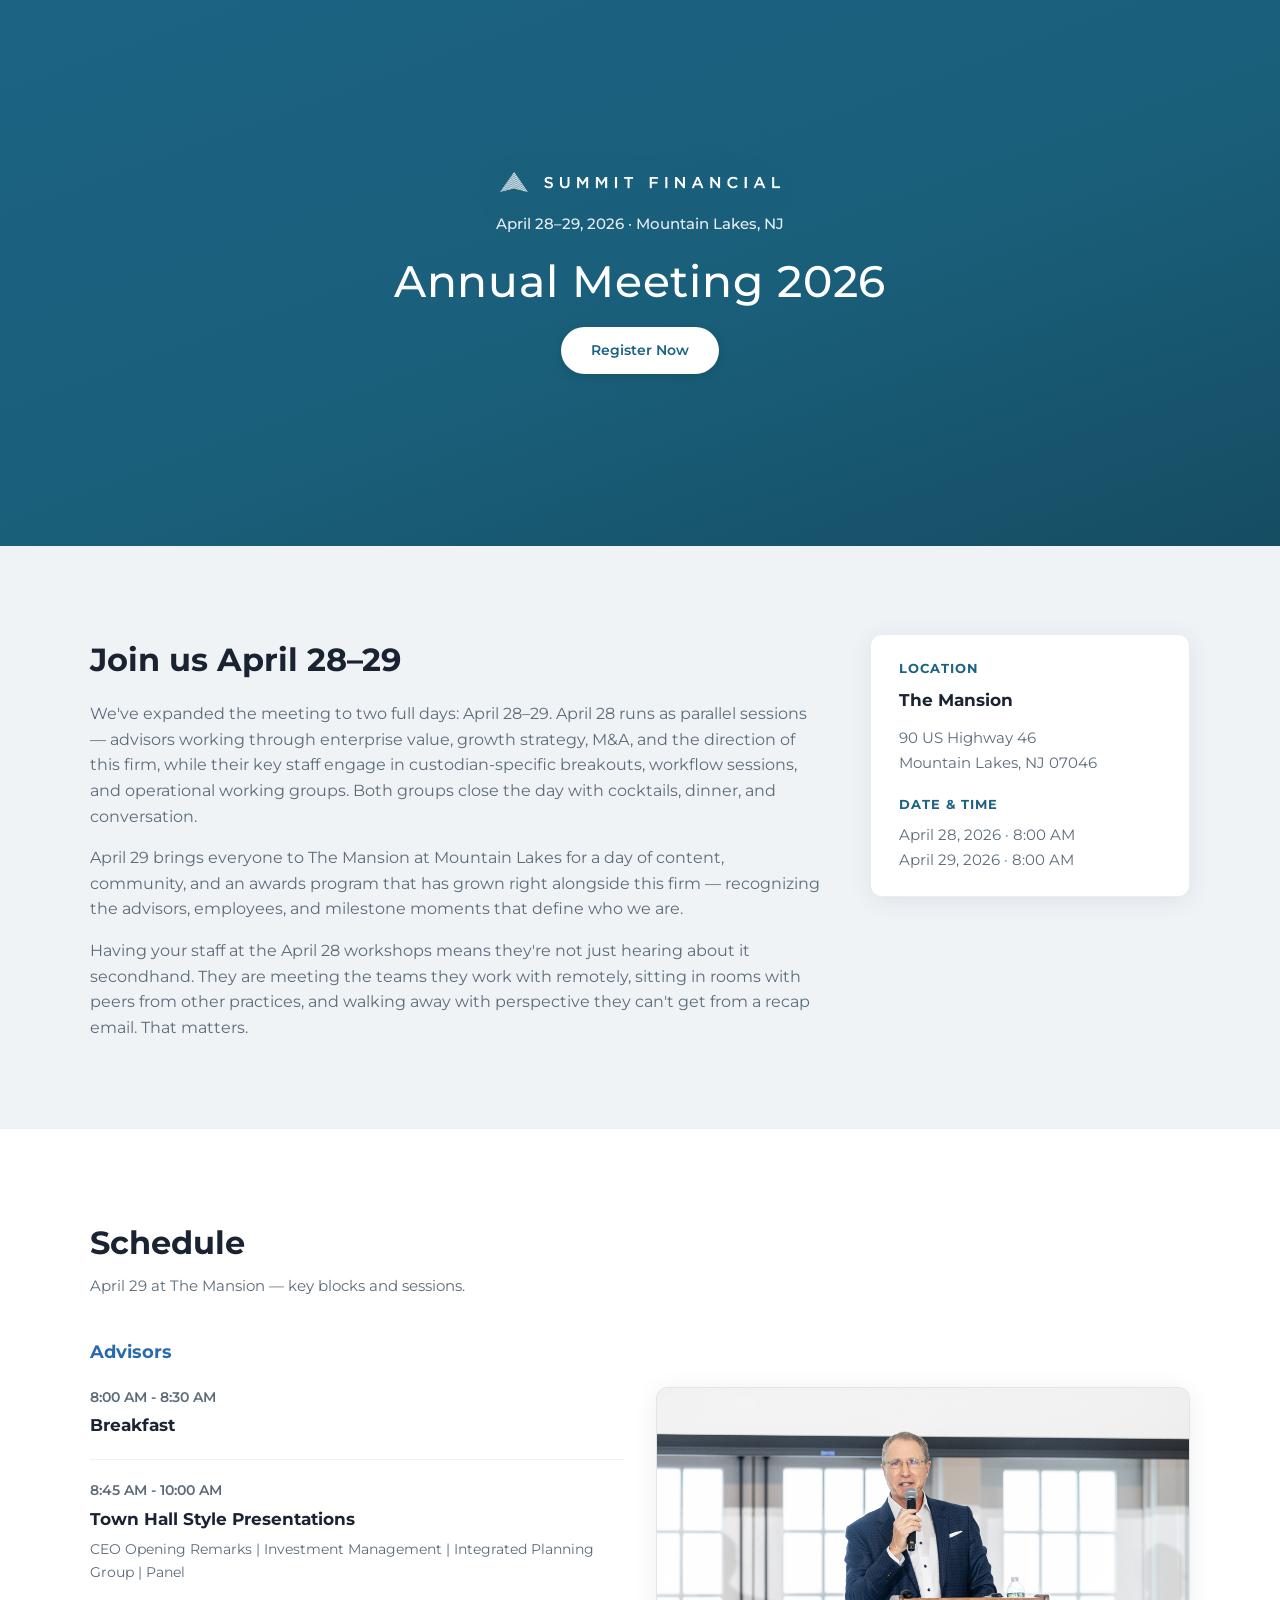
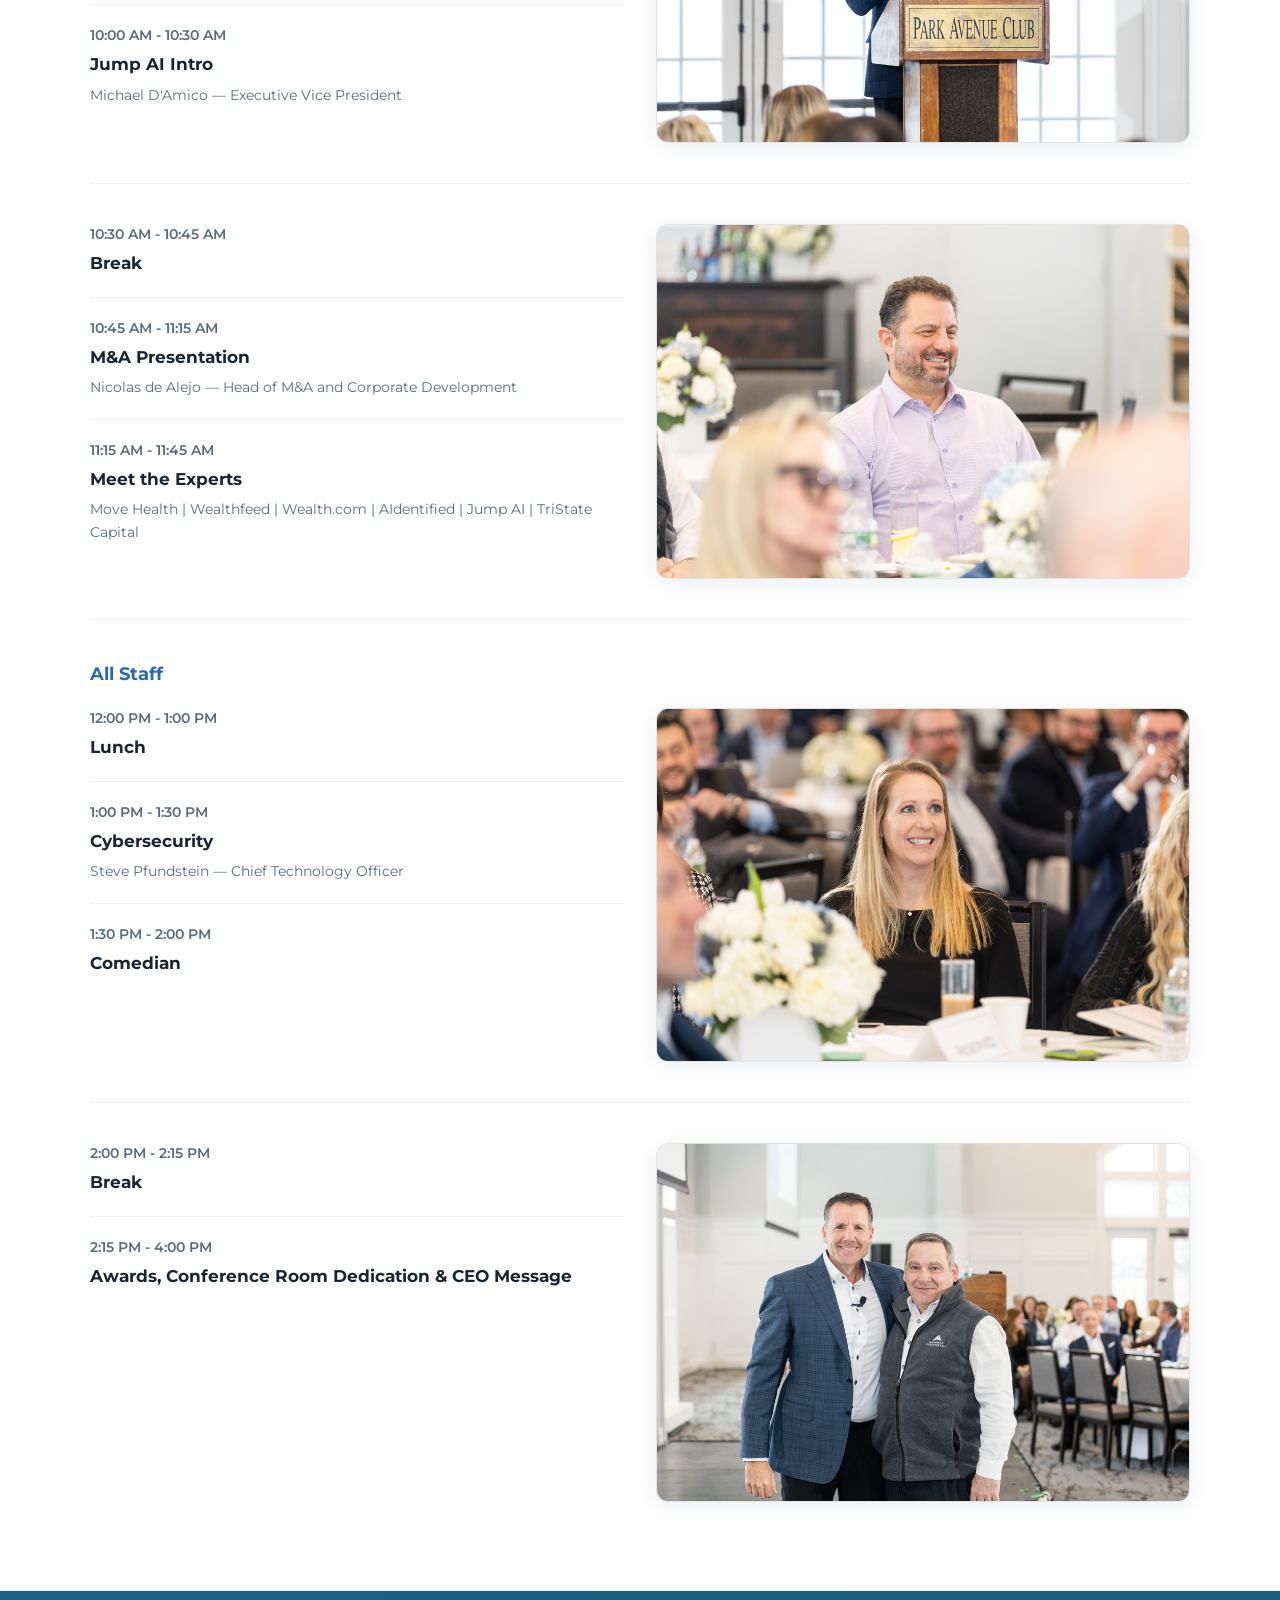
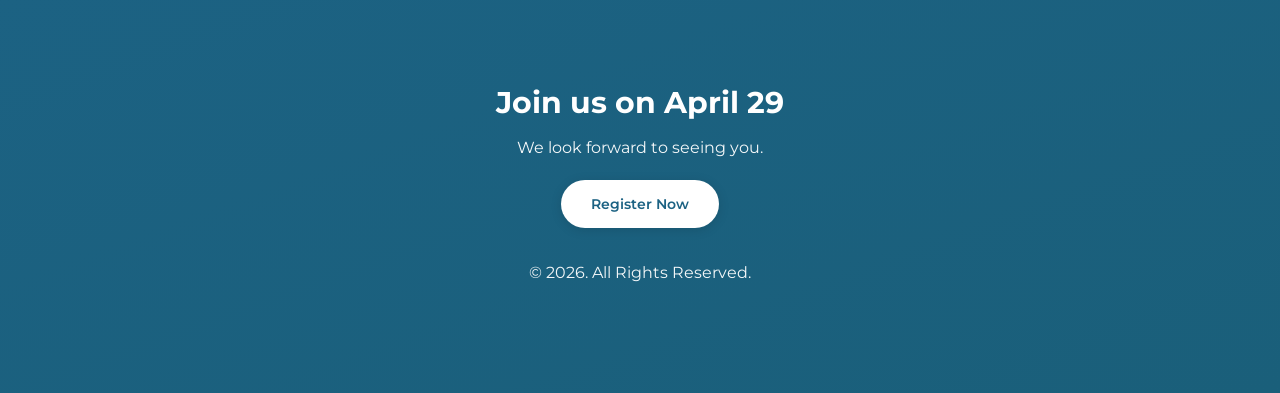
==== alt.html @ 6e6dea97 "Add files via upload" ====
<!doctype html>
<html lang="en">
  <head>
    <meta charset="utf-8" />
    <meta name="viewport" content="width=device-width, initial-scale=1" />
    <title>Summit Annual Meeting 2026</title>
    <link rel="icon" href="https://summitfinancial.com/wp-content/uploads/2021/06/favicon-150x120.png" sizes="32x32" />
    <link rel="icon" href="https://summitfinancial.com/wp-content/uploads/2021/06/favicon.png" sizes="192x192" />
    <link rel="apple-touch-icon" href="https://summitfinancial.com/wp-content/uploads/2021/06/favicon.png" />

    <link rel="preconnect" href="https://fonts.googleapis.com" />
    <link rel="preconnect" href="https://fonts.gstatic.com" crossorigin />
    <link
      href="https://fonts.googleapis.com/css2?family=Montserrat:wght@400;500;600;700&display=swap"
      rel="stylesheet"
    />
    <link rel="stylesheet" href="css/alt.css" />
  </head>
  <body>
    <header class="alt-hero" id="home">
      <div class="alt-container">
        <div class="alt-hero__inner">
          <img class="alt-hero__logo" src="assets/Summit%20Logo.png" alt="Summit Financial" />
          <p class="alt-hero__sub">April 28–29, 2026 · Mountain Lakes, NJ</p>
          <h1 class="alt-hero__title">Annual Meeting 2026</h1>
          <a
            class="alt-btn"
            href="https://www.eventcreate.com/e/summitannualevent26/checkout"
            rel="nofollow ugc"
            >Register Now</a
          >
        </div>
      </div>
    </header>

    <main>
      <section class="alt-event" id="event">
        <div class="alt-container">
          <div class="alt-event__grid">
            <div class="alt-event__main">
              <h2 class="alt-event__title">Join us April 28–29</h2>
              <div class="alt-event__body">
                <p>
                  We've expanded the meeting to two full days: April 28–29. April 28 runs as parallel sessions —
                  advisors working through enterprise value, growth strategy, M&amp;A, and the direction of this firm,
                  while their key staff engage in custodian-specific breakouts, workflow sessions, and operational
                  working groups. Both groups close the day with cocktails, dinner, and conversation.
                </p>
                <p>
                  April 29 brings everyone to The Mansion at Mountain Lakes for a day of content, community, and an
                  awards program that has grown right alongside this firm — recognizing the advisors, employees, and
                  milestone moments that define who we are.
                </p>
                <p>
                  Having your staff at the April 28 workshops means they're not just hearing about it secondhand. They
                  are meeting the teams they work with remotely, sitting in rooms with peers from other practices, and
                  walking away with perspective they can't get from a recap email. That matters.
                </p>
              </div>
            </div>
            <aside class="alt-card" aria-label="Event details">
              <p class="alt-card__title">Location</p>
              <h3>The Mansion</h3>
              <p class="alt-card__text">90 US Highway 46<br />Mountain Lakes, NJ 07046</p>
              <p class="alt-card__title">Date &amp; time</p>
              <p class="alt-card__text">April 28, 2026 · 8:00 AM<br />April 29, 2026 · 8:00 AM</p>
            </aside>
          </div>
        </div>
      </section>

      <section class="alt-schedule" id="schedule">
        <div class="alt-container">
          <header class="alt-schedule__head">
            <h2>Schedule</h2>
            <p>April 29 at The Mansion — key blocks and sessions.</p>
          </header>

          <article class="alt-schedule-block">
            <p class="alt-schedule-block__label">Advisors</p>
            <div class="alt-schedule-block__grid">
              <div>
                <div class="alt-item">
                  <div class="alt-item__time">8:00 AM - 8:30 AM</div>
                  <h4 class="alt-item__title">Breakfast</h4>
                </div>
                <div class="alt-item">
                  <div class="alt-item__time">8:45 AM - 10:00 AM</div>
                  <h4 class="alt-item__title">Town Hall Style Presentations</h4>
                  <p class="alt-item__meta">
                    CEO Opening Remarks | Investment Management | Integrated Planning Group | Panel
                  </p>
                </div>
                <div class="alt-item">
                  <div class="alt-item__time">10:00 AM - 10:30 AM</div>
                  <h4 class="alt-item__title">Jump AI Intro</h4>
                  <p class="alt-item__meta">Michael D'Amico — Executive Vice President</p>
                </div>
              </div>
              <figure class="alt-schedule__figure">
                <img src="assets/1.png" alt="Schedule — morning sessions overview" loading="lazy" />
              </figure>
            </div>
          </article>

          <article class="alt-schedule-block">
            <div class="alt-schedule-block__grid">
              <div>
                <div class="alt-item">
                  <div class="alt-item__time">10:30 AM - 10:45 AM</div>
                  <h4 class="alt-item__title">Break</h4>
                </div>
                <div class="alt-item">
                  <div class="alt-item__time">10:45 AM - 11:15 AM</div>
                  <h4 class="alt-item__title">M&amp;A Presentation</h4>
                  <p class="alt-item__meta">Nicolas de Alejo — Head of M&amp;A and Corporate Development</p>
                </div>
                <div class="alt-item">
                  <div class="alt-item__time">11:15 AM - 11:45 AM</div>
                  <h4 class="alt-item__title">Meet the Experts</h4>
                  <p class="alt-item__meta">
                    Move Health | Wealthfeed | Wealth.com | AIdentified | Jump AI | TriState Capital
                  </p>
                </div>
              </div>
              <figure class="alt-schedule__figure">
                <img src="assets/2.png" alt="Schedule — mid-morning sessions" loading="lazy" />
              </figure>
            </div>
          </article>

          <article class="alt-schedule-block">
            <p class="alt-schedule-block__label">All Staff</p>
            <div class="alt-schedule-block__grid">
              <div>
                <div class="alt-item">
                  <div class="alt-item__time">12:00 PM - 1:00 PM</div>
                  <h4 class="alt-item__title">Lunch</h4>
                </div>
                <div class="alt-item">
                  <div class="alt-item__time">1:00 PM - 1:30 PM</div>
                  <h4 class="alt-item__title">Cybersecurity</h4>
                  <p class="alt-item__meta">Steve Pfundstein — Chief Technology Officer</p>
                </div>
                <div class="alt-item">
                  <div class="alt-item__time">1:30 PM - 2:00 PM</div>
                  <h4 class="alt-item__title">Comedian</h4>
                </div>
              </div>
              <figure class="alt-schedule__figure">
                <img src="assets/3.png" alt="Schedule — lunch and afternoon" loading="lazy" />
              </figure>
            </div>
          </article>

          <article class="alt-schedule-block">
            <div class="alt-schedule-block__grid">
              <div>
                <div class="alt-item">
                  <div class="alt-item__time">2:00 PM - 2:15 PM</div>
                  <h4 class="alt-item__title">Break</h4>
                </div>
                <div class="alt-item">
                  <div class="alt-item__time">2:15 PM - 4:00 PM</div>
                  <h4 class="alt-item__title">Awards, Conference Room Dedication &amp; CEO Message</h4>
                </div>
              </div>
              <figure class="alt-schedule__figure">
                <img src="assets/4.png" alt="Schedule — closing session" loading="lazy" />
              </figure>
            </div>
          </article>
        </div>
      </section>
    </main>

    <footer class="alt-footer" id="register">
      <div class="alt-container">
        <h2>Join us on April 29</h2>
        <p>We look forward to seeing you.</p>
        <a
          class="alt-btn"
          href="https://www.eventcreate.com/e/summitannualevent26/checkout"
          rel="nofollow ugc"
          >Register Now</a
        >
        <p class="alt-footer__legal">© 2026. All Rights Reserved.</p>
      </div>
    </footer>

    <script src="js/alt.js"></script>
  </body>
</html>
---- css/alt.css ----
/* alt.html — simple modern redesign */
:root {
  --alt-blue: rgb(28, 98, 131);
  --alt-accent: rgb(41, 105, 176);
  --alt-bg: #f0f3f6;
  --alt-surface: #ffffff;
  --alt-text: #1a2332;
  --alt-text-muted: #5c6b7a;
  --alt-radius: 12px;
  --alt-shadow: 0 4px 24px rgba(10, 37, 64, 0.08);
  --alt-section-y: clamp(3rem, 8vw, 5.5rem);
}

html {
  scroll-behavior: smooth;
}

body {
  margin: 0;
  font-family: "Montserrat", system-ui, -apple-system, "Segoe UI", Roboto, sans-serif;
  color: var(--alt-text);
  background: var(--alt-bg);
  line-height: 1.6;
}

.alt-container {
  width: min(1100px, 92vw);
  margin-left: auto;
  margin-right: auto;
}

/* Hero */
.alt-hero {
  background: linear-gradient(160deg, var(--alt-blue) 0%, #1a5f7a 55%, #154d63 100%);
  color: #fff;
  min-height: 50vh;
  display: flex;
  align-items: center;
  justify-content: center;
  padding: clamp(1.5rem, 5vw, 3rem) 0;
  text-align: center;
}

.alt-hero__inner {
  display: flex;
  flex-direction: column;
  align-items: center;
  gap: clamp(0.75rem, 2vw, 1.25rem);
  width: min(70vw, 720px);
  margin: 0 auto;
}

.alt-hero__logo {
  width: min(40vw, 280px);
  max-width: 100%;
  height: auto;
  object-fit: contain;
  filter: drop-shadow(0 8px 24px rgba(0, 0, 0, 0.15));
}

.alt-hero__title {
  margin: 0;
  font-weight: 500;
  font-size: clamp(1.75rem, 4.5vw, 2.75rem);
  letter-spacing: 0.02em;
  line-height: 1.15;
}

.alt-hero__sub {
  margin: 0;
  font-size: 0.95rem;
  opacity: 0.9;
  font-weight: 500;
}

.alt-btn {
  display: inline-flex;
  align-items: center;
  justify-content: center;
  padding: 0.65rem 1.75rem;
  font-size: clamp(0.85rem, 1.1vw, 0.95rem);
  font-weight: 600;
  border-radius: 999px;
  border: 2px solid rgba(255, 255, 255, 0.35);
  background: #fff;
  color: var(--alt-blue);
  text-decoration: none;
  transition: transform 0.15s ease, box-shadow 0.15s ease, background 0.15s ease;
  box-shadow: 0 2px 12px rgba(0, 0, 0, 0.12);
}

.alt-btn:hover {
  background: rgba(255, 255, 255, 0.95);
  color: var(--alt-blue);
  transform: translateY(-1px);
  box-shadow: 0 6px 20px rgba(0, 0, 0, 0.15);
}

/* Event overview */
.alt-event {
  padding: var(--alt-section-y) 0;
}

.alt-event__grid {
  display: grid;
  grid-template-columns: 1fr;
  gap: 2rem;
}

@media (min-width: 768px) {
  .alt-event__grid {
    grid-template-columns: 1fr minmax(240px, 320px);
    gap: 3rem;
    align-items: start;
  }
}

.alt-event__title {
  font-size: clamp(1.5rem, 3vw, 2rem);
  font-weight: 700;
  margin: 0 0 1rem;
  color: var(--alt-text);
}

.alt-event__body {
  margin: 0;
  color: var(--alt-text-muted);
  font-size: 1rem;
}

.alt-event__body p {
  margin: 0 0 1rem;
}

.alt-event__body p:last-child {
  margin-bottom: 0;
}

.alt-card {
  background: var(--alt-surface);
  border-radius: var(--alt-radius);
  padding: 1.5rem 1.75rem;
  box-shadow: var(--alt-shadow);
  border: 1px solid rgba(28, 98, 131, 0.1);
}

.alt-card__title {
  font-size: 0.8rem;
  text-transform: uppercase;
  letter-spacing: 0.08em;
  color: var(--alt-blue);
  font-weight: 700;
  margin: 0 0 0.5rem;
}

.alt-card h3 {
  font-size: 1.05rem;
  font-weight: 700;
  margin: 0 0 0.75rem;
}

.alt-card__text {
  margin: 0;
  font-size: 0.95rem;
  color: var(--alt-text-muted);
}

.alt-card__text + .alt-card__title {
  margin-top: 1.25rem;
}

/* Schedule */
.alt-schedule {
  padding: var(--alt-section-y) 0;
  background: var(--alt-surface);
  border-top: 1px solid rgba(28, 98, 131, 0.08);
  border-bottom: 1px solid rgba(28, 98, 131, 0.08);
}

.alt-schedule__head {
  margin-bottom: 2.5rem;
}

.alt-schedule__head h2 {
  margin: 0 0 0.35rem;
  font-size: clamp(1.5rem, 3vw, 2rem);
  font-weight: 700;
}

.alt-schedule__head p {
  margin: 0;
  color: var(--alt-text-muted);
  font-size: 0.95rem;
}

.alt-schedule-block {
  margin-bottom: 2.5rem;
  padding-bottom: 2.5rem;
  border-bottom: 1px solid rgba(0, 0, 0, 0.06);
}

.alt-schedule-block:last-child {
  margin-bottom: 0;
  padding-bottom: 0;
  border-bottom: none;
}

.alt-schedule-block__label {
  font-size: 1.1rem;
  font-weight: 700;
  color: var(--alt-accent);
  margin: 0 0 1.25rem;
}

.alt-schedule-block__label--plain {
  color: var(--alt-text);
}

.alt-schedule-block__grid {
  display: grid;
  grid-template-columns: 1fr;
  gap: 1.5rem;
}

@media (min-width: 768px) {
  .alt-schedule-block__grid {
    grid-template-columns: 1fr 1fr;
    gap: 2rem;
    align-items: start;
  }
}

.alt-item + .alt-item {
  margin-top: 1.25rem;
  padding-top: 1.25rem;
  border-top: 1px solid rgba(0, 0, 0, 0.06);
}

.alt-item__time {
  font-size: 0.85rem;
  font-weight: 600;
  color: var(--alt-text-muted);
  margin-bottom: 0.25rem;
}

.alt-item__title {
  font-size: 1.05rem;
  font-weight: 700;
  margin: 0 0 0.35rem;
  color: var(--alt-text);
}

.alt-item__meta {
  margin: 0;
  font-size: 0.9rem;
  color: var(--alt-text-muted);
}

.alt-schedule__figure {
  margin: 0;
  border-radius: var(--alt-radius);
  overflow: hidden;
  box-shadow: var(--alt-shadow);
  border: 1px solid rgba(0, 0, 0, 0.06);
  background: var(--alt-bg);
}

.alt-schedule__figure img {
  display: block;
  width: 100%;
  height: auto;
  vertical-align: middle;
}

/* Footer CTA */
.alt-footer {
  background: linear-gradient(160deg, var(--alt-blue) 0%, #1a5f7a 100%);
  color: #fff;
  padding: var(--alt-section-y) 0;
  text-align: center;
}

.alt-footer h2 {
  margin: 0 0 0.5rem;
  font-size: clamp(1.35rem, 3vw, 1.85rem);
  font-weight: 700;
}

.alt-footer p {
  margin: 0 0 1.25rem;
  opacity: 0.95;
  font-size: 1rem;
}

.alt-footer .alt-btn {
  margin-bottom: 2rem;
}

.alt-footer__legal {
  margin: 0;
  font-size: 0.8rem;
  opacity: 0.75;
}
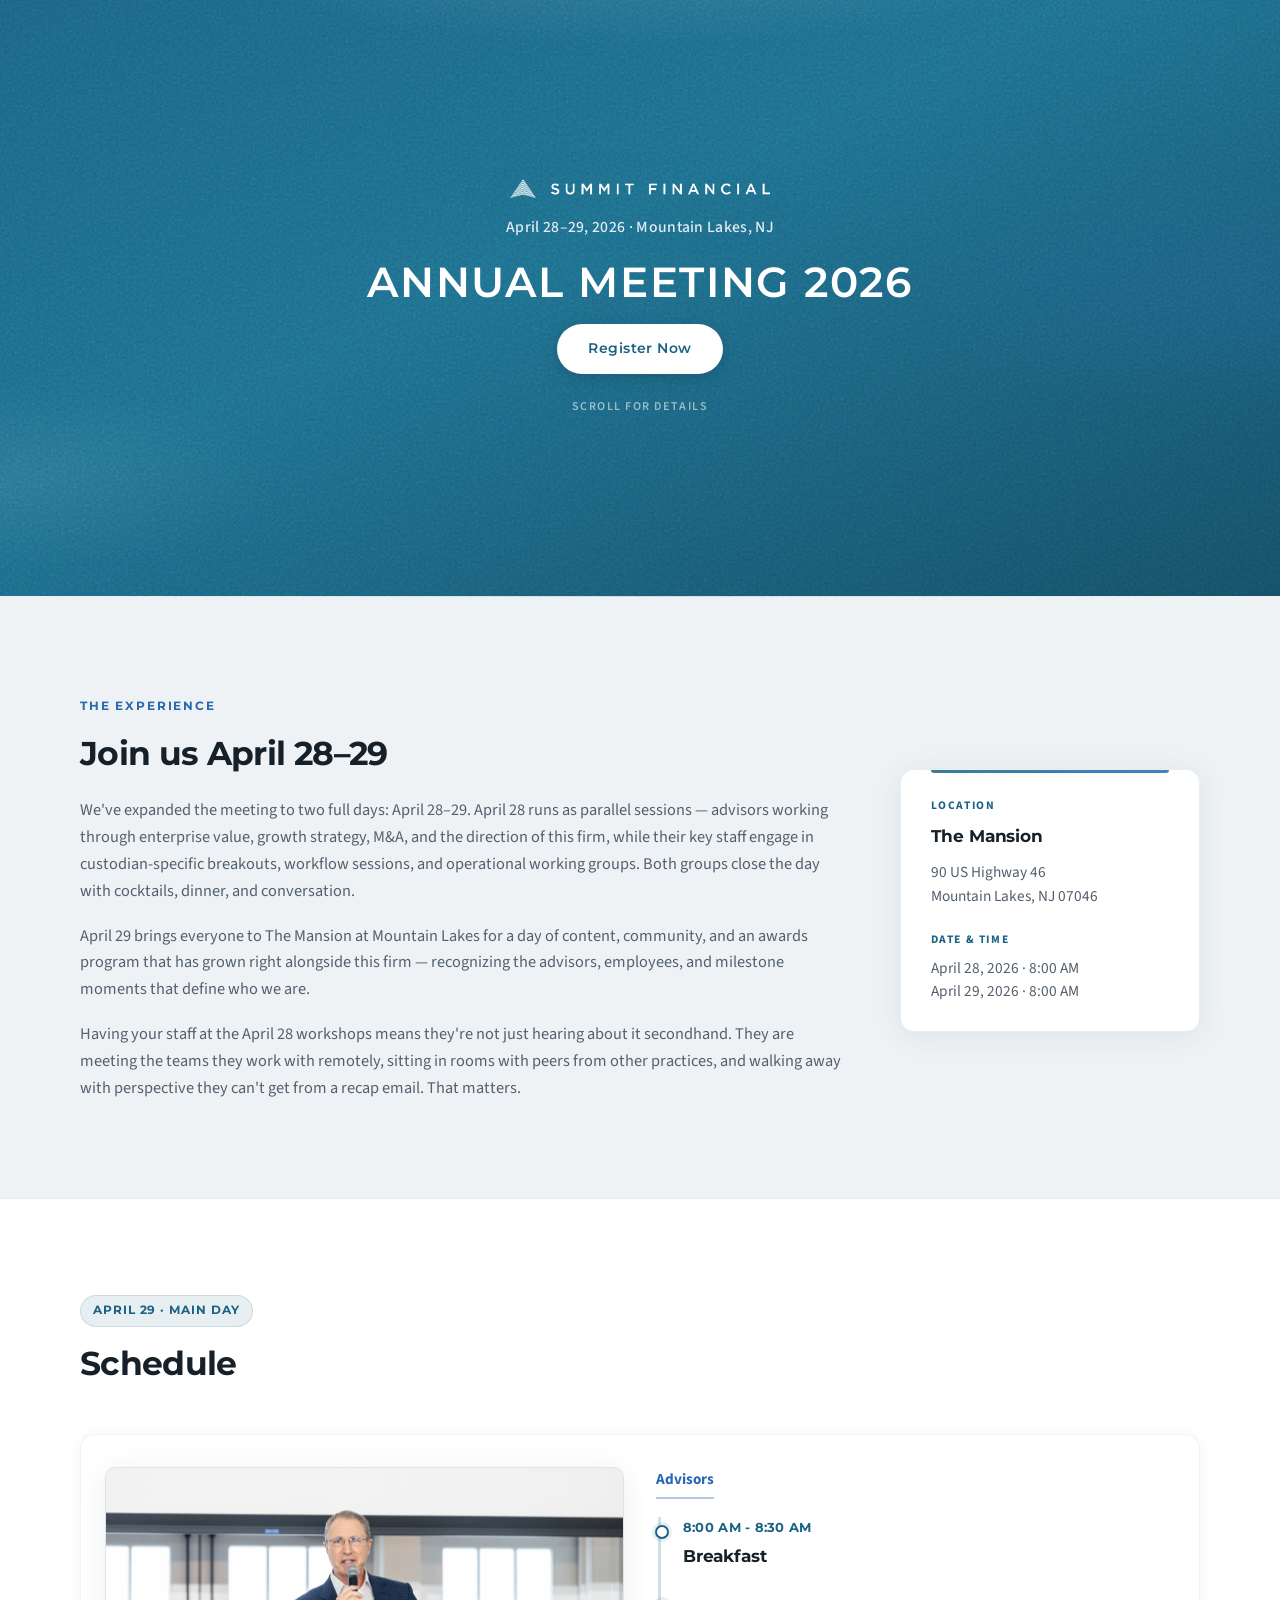
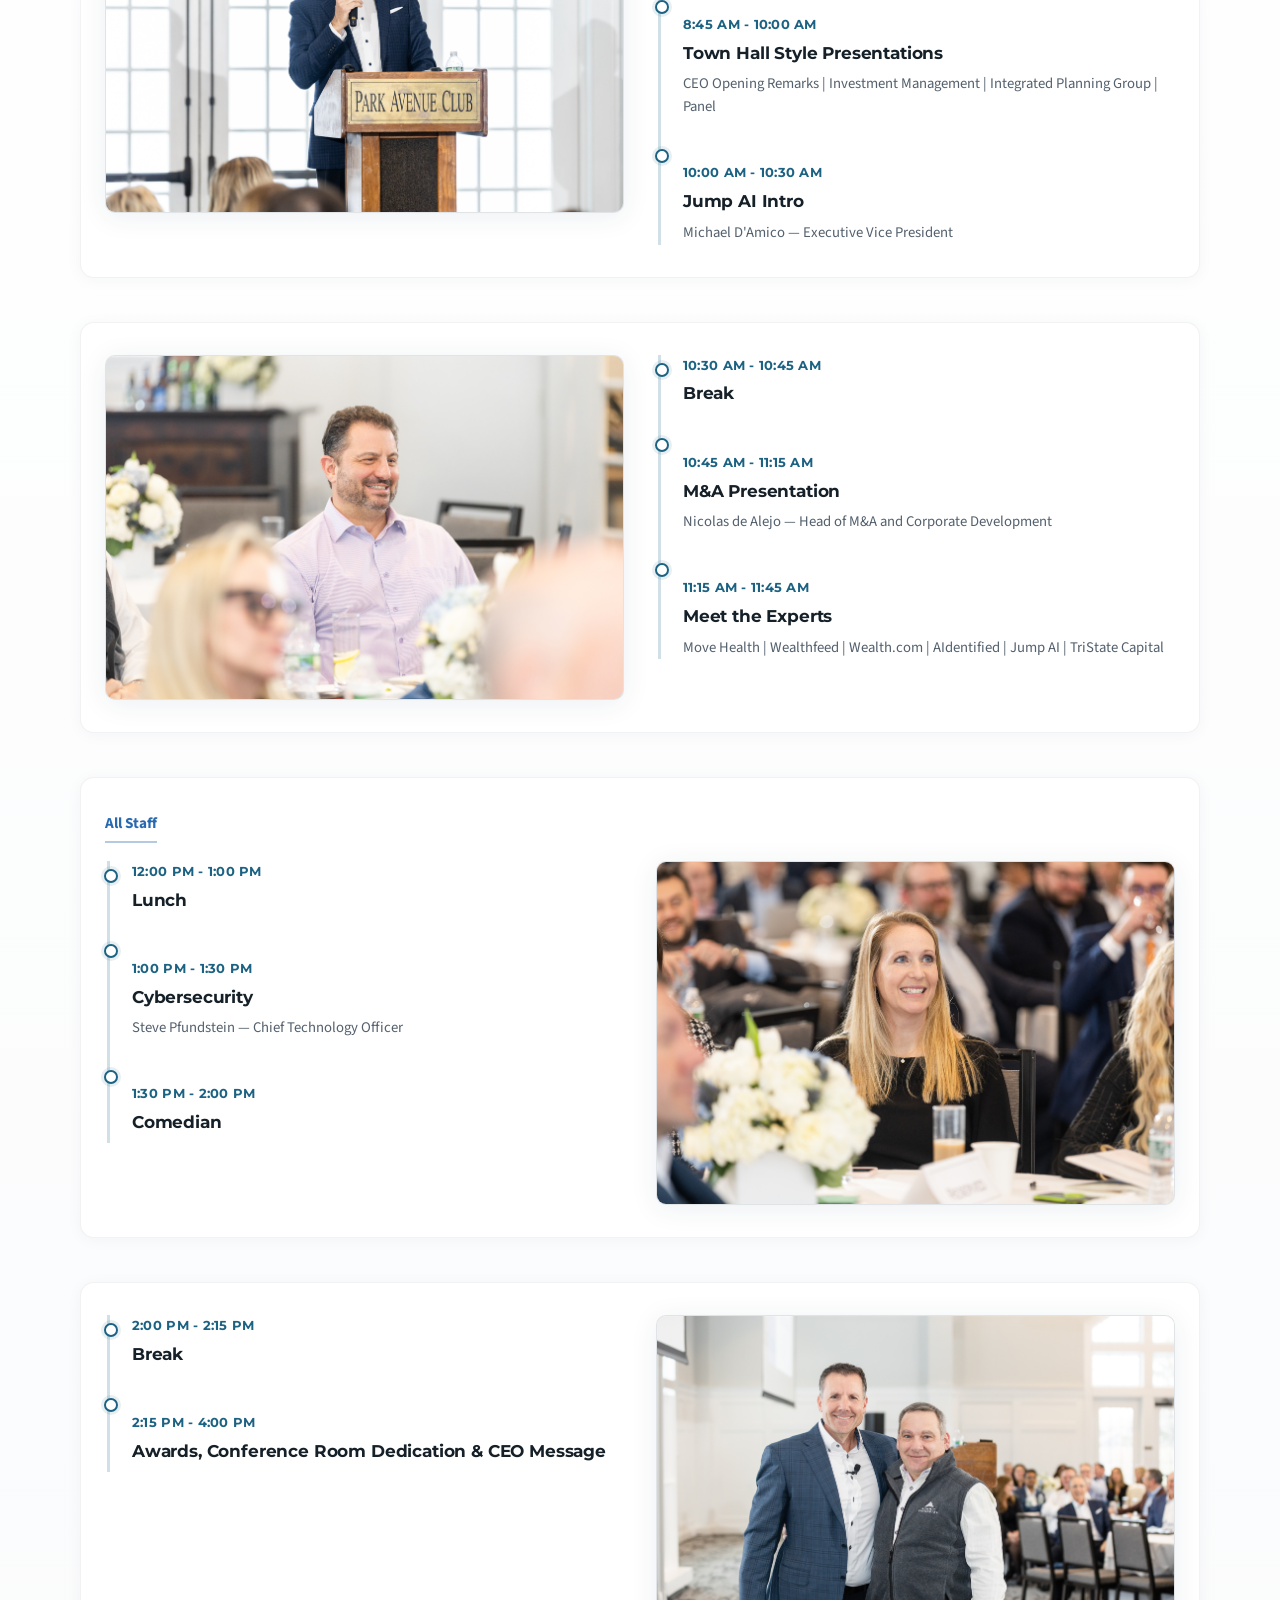
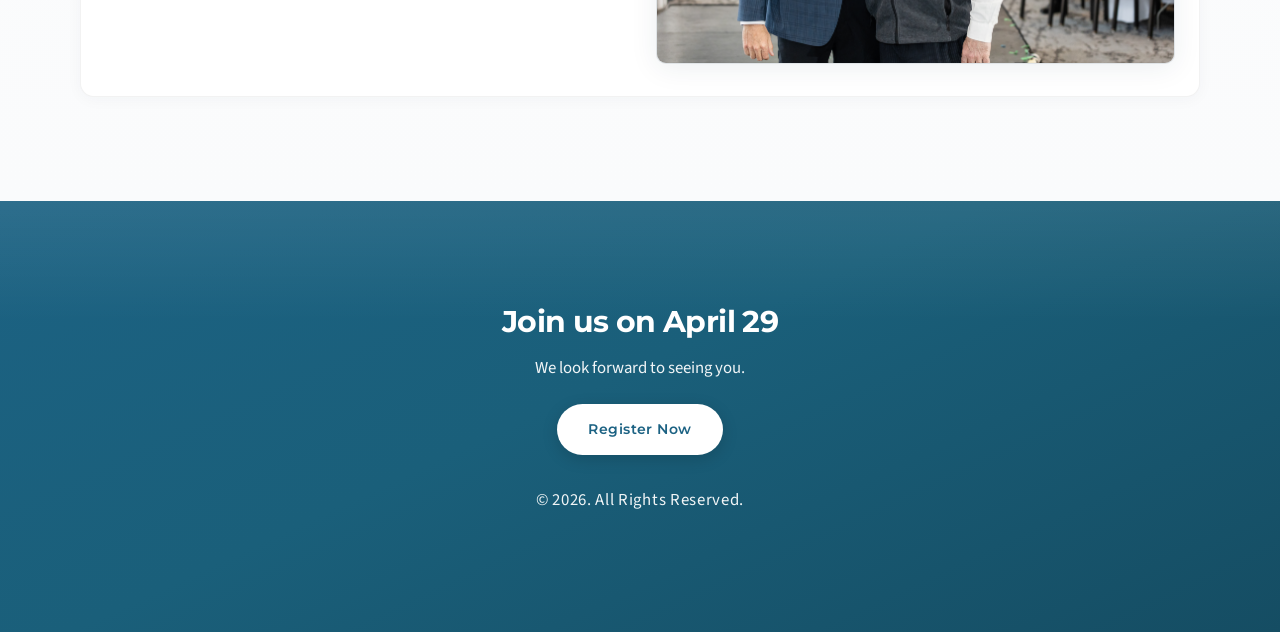
==== commit 19d50a2f: "Add files via upload" ====
--- a/alt.html
+++ b/alt.html
@@ -11,12 +11,14 @@
     <link rel="preconnect" href="https://fonts.googleapis.com" />
     <link rel="preconnect" href="https://fonts.gstatic.com" crossorigin />
     <link
-      href="https://fonts.googleapis.com/css2?family=Montserrat:wght@400;500;600;700&display=swap"
+      href="https://fonts.googleapis.com/css2?family=Montserrat:wght@500;600;700&family=Source+Sans+3:wght@400;500;600&display=swap"
       rel="stylesheet"
     />
     <link rel="stylesheet" href="css/alt.css" />
   </head>
   <body>
+    <a class="alt-skip" href="#event">Skip to content</a>
+
     <header class="alt-hero" id="home">
       <div class="alt-container">
         <div class="alt-hero__inner">
@@ -29,6 +31,7 @@
             rel="nofollow ugc"
             >Register Now</a
           >
+          <p class="alt-hero__hint" aria-hidden="true">Scroll for details</p>
         </div>
       </div>
     </header>
@@ -38,6 +41,7 @@
         <div class="alt-container">
           <div class="alt-event__grid">
             <div class="alt-event__main">
+              <p class="alt-eyebrow">The experience</p>
               <h2 class="alt-event__title">Join us April 28–29</h2>
               <div class="alt-event__body">
                 <p>
@@ -69,55 +73,59 @@
         </div>
       </section>
 
-      <section class="alt-schedule" id="schedule">
+      <section class="alt-schedule" id="schedule" aria-labelledby="schedule-heading">
         <div class="alt-container">
           <header class="alt-schedule__head">
-            <h2>Schedule</h2>
-            <p>April 29 at The Mansion — key blocks and sessions.</p>
+            <div>
+              <span class="alt-badge">April 29 · Main day</span>
+              <h2 id="schedule-heading">Schedule</h2>
+            </div>
           </header>
 
           <article class="alt-schedule-block">
-            <p class="alt-schedule-block__label">Advisors</p>
-            <div class="alt-schedule-block__grid">
-              <div>
-                <div class="alt-item">
-                  <div class="alt-item__time">8:00 AM - 8:30 AM</div>
-                  <h4 class="alt-item__title">Breakfast</h4>
-                </div>
-                <div class="alt-item">
-                  <div class="alt-item__time">8:45 AM - 10:00 AM</div>
-                  <h4 class="alt-item__title">Town Hall Style Presentations</h4>
-                  <p class="alt-item__meta">
-                    CEO Opening Remarks | Investment Management | Integrated Planning Group | Panel
-                  </p>
-                </div>
-                <div class="alt-item">
-                  <div class="alt-item__time">10:00 AM - 10:30 AM</div>
-                  <h4 class="alt-item__title">Jump AI Intro</h4>
-                  <p class="alt-item__meta">Michael D'Amico — Executive Vice President</p>
-                </div>
-              </div>
+            <div class="alt-schedule-block__grid">
               <figure class="alt-schedule__figure">
                 <img src="assets/1.png" alt="Schedule — morning sessions overview" loading="lazy" />
               </figure>
-            </div>
-          </article>
-
-          <article class="alt-schedule-block">
-            <div class="alt-schedule-block__grid">
-              <div>
+              <div class="alt-schedule-block__stack">
+                <p class="alt-schedule-block__label">Advisors</p>
+                <div class="alt-timeline">
+                  <div class="alt-item">
+                    <div class="alt-item__time">8:00 AM - 8:30 AM</div>
+                    <h3 class="alt-item__title">Breakfast</h3>
+                  </div>
+                  <div class="alt-item">
+                    <div class="alt-item__time">8:45 AM - 10:00 AM</div>
+                    <h3 class="alt-item__title">Town Hall Style Presentations</h3>
+                    <p class="alt-item__meta">
+                      CEO Opening Remarks | Investment Management | Integrated Planning Group | Panel
+                    </p>
+                  </div>
+                  <div class="alt-item">
+                    <div class="alt-item__time">10:00 AM - 10:30 AM</div>
+                    <h3 class="alt-item__title">Jump AI Intro</h3>
+                    <p class="alt-item__meta">Michael D'Amico — Executive Vice President</p>
+                  </div>
+                </div>
+              </div>
+            </div>
+          </article>
+
+          <article class="alt-schedule-block alt-schedule-block--reverse">
+            <div class="alt-schedule-block__grid">
+              <div class="alt-timeline">
                 <div class="alt-item">
                   <div class="alt-item__time">10:30 AM - 10:45 AM</div>
-                  <h4 class="alt-item__title">Break</h4>
+                  <h3 class="alt-item__title">Break</h3>
                 </div>
                 <div class="alt-item">
                   <div class="alt-item__time">10:45 AM - 11:15 AM</div>
-                  <h4 class="alt-item__title">M&amp;A Presentation</h4>
+                  <h3 class="alt-item__title">M&amp;A Presentation</h3>
                   <p class="alt-item__meta">Nicolas de Alejo — Head of M&amp;A and Corporate Development</p>
                 </div>
                 <div class="alt-item">
                   <div class="alt-item__time">11:15 AM - 11:45 AM</div>
-                  <h4 class="alt-item__title">Meet the Experts</h4>
+                  <h3 class="alt-item__title">Meet the Experts</h3>
                   <p class="alt-item__meta">
                     Move Health | Wealthfeed | Wealth.com | AIdentified | Jump AI | TriState Capital
                   </p>
@@ -132,19 +140,19 @@
           <article class="alt-schedule-block">
             <p class="alt-schedule-block__label">All Staff</p>
             <div class="alt-schedule-block__grid">
-              <div>
+              <div class="alt-timeline">
                 <div class="alt-item">
                   <div class="alt-item__time">12:00 PM - 1:00 PM</div>
-                  <h4 class="alt-item__title">Lunch</h4>
+                  <h3 class="alt-item__title">Lunch</h3>
                 </div>
                 <div class="alt-item">
                   <div class="alt-item__time">1:00 PM - 1:30 PM</div>
-                  <h4 class="alt-item__title">Cybersecurity</h4>
+                  <h3 class="alt-item__title">Cybersecurity</h3>
                   <p class="alt-item__meta">Steve Pfundstein — Chief Technology Officer</p>
                 </div>
                 <div class="alt-item">
                   <div class="alt-item__time">1:30 PM - 2:00 PM</div>
-                  <h4 class="alt-item__title">Comedian</h4>
+                  <h3 class="alt-item__title">Comedian</h3>
                 </div>
               </div>
               <figure class="alt-schedule__figure">
@@ -155,14 +163,14 @@
 
           <article class="alt-schedule-block">
             <div class="alt-schedule-block__grid">
-              <div>
+              <div class="alt-timeline">
                 <div class="alt-item">
                   <div class="alt-item__time">2:00 PM - 2:15 PM</div>
-                  <h4 class="alt-item__title">Break</h4>
+                  <h3 class="alt-item__title">Break</h3>
                 </div>
                 <div class="alt-item">
                   <div class="alt-item__time">2:15 PM - 4:00 PM</div>
-                  <h4 class="alt-item__title">Awards, Conference Room Dedication &amp; CEO Message</h4>
+                  <h3 class="alt-item__title">Awards, Conference Room Dedication &amp; CEO Message</h3>
                 </div>
               </div>
               <figure class="alt-schedule__figure">
--- a/css/alt.css
+++ b/css/alt.css
@@ -1,104 +1,251 @@
-/* alt.html — simple modern redesign */
+/* alt.html — refined modern layout */
 :root {
   --alt-blue: rgb(28, 98, 131);
   --alt-accent: rgb(41, 105, 176);
-  --alt-bg: #f0f3f6;
+  --alt-blue-dark: #154d63;
+  --alt-bg: #eef2f5;
   --alt-surface: #ffffff;
-  --alt-text: #1a2332;
-  --alt-text-muted: #5c6b7a;
-  --alt-radius: 12px;
-  --alt-shadow: 0 4px 24px rgba(10, 37, 64, 0.08);
-  --alt-section-y: clamp(3rem, 8vw, 5.5rem);
+  --alt-text: #152028;
+  --alt-text-muted: #53606d;
+  --alt-radius: 14px;
+  --alt-radius-sm: 10px;
+  --alt-shadow: 0 4px 28px rgba(15, 45, 72, 0.08);
+  --alt-shadow-hover: 0 12px 40px rgba(15, 45, 72, 0.12);
+  --alt-section-y: clamp(3.25rem, 9vw, 6rem);
+  --alt-font-display: "Montserrat", system-ui, sans-serif;
+  --alt-font-body: "Source Sans 3", system-ui, -apple-system, "Segoe UI", Roboto, sans-serif;
+  --alt-ease: cubic-bezier(0.22, 1, 0.36, 1);
 }
 
 html {
   scroll-behavior: smooth;
 }
 
+@media (prefers-reduced-motion: reduce) {
+  html {
+    scroll-behavior: auto;
+  }
+  *,
+  *::before,
+  *::after {
+    animation-duration: 0.01ms !important;
+    animation-iteration-count: 1 !important;
+    transition-duration: 0.01ms !important;
+  }
+}
+
 body {
   margin: 0;
-  font-family: "Montserrat", system-ui, -apple-system, "Segoe UI", Roboto, sans-serif;
+  font-family: var(--alt-font-body);
+  font-size: 1.05rem;
   color: var(--alt-text);
   background: var(--alt-bg);
-  line-height: 1.6;
+  line-height: 1.65;
+  -webkit-font-smoothing: antialiased;
+}
+
+.alt-skip {
+  position: absolute;
+  top: 0.75rem;
+  left: 0.75rem;
+  z-index: 100;
+  padding: 0.5rem 1rem;
+  background: #fff;
+  color: var(--alt-blue);
+  font-weight: 700;
+  font-size: 0.9rem;
+  text-decoration: none;
+  border-radius: 999px;
+  box-shadow: var(--alt-shadow);
+  transform: translateY(-200%);
+  transition: transform 0.2s var(--alt-ease);
+}
+
+.alt-skip:focus {
+  transform: translateY(0);
+  outline: 3px solid var(--alt-accent);
+  outline-offset: 2px;
+}
+
+h1,
+h2,
+h3,
+h4,
+.alt-eyebrow {
+  font-family: var(--alt-font-display);
 }
 
 .alt-container {
-  width: min(1100px, 92vw);
+  width: min(1120px, 92vw);
   margin-left: auto;
   margin-right: auto;
 }
 
 /* Hero */
 .alt-hero {
-  background: linear-gradient(160deg, var(--alt-blue) 0%, #1a5f7a 55%, #154d63 100%);
+  position: relative;
+  overflow: hidden;
+  background: linear-gradient(155deg, var(--alt-blue) 0%, #1f6d8c 42%, var(--alt-blue-dark) 100%);
   color: #fff;
-  min-height: 50vh;
+  min-height: 52vh;
   display: flex;
   align-items: center;
   justify-content: center;
-  padding: clamp(1.5rem, 5vw, 3rem) 0;
+  padding: clamp(2rem, 6vw, 4rem) 0;
   text-align: center;
 }
 
+.alt-hero::before {
+  content: "";
+  position: absolute;
+  inset: 0;
+  background:
+    radial-gradient(ellipse 80% 50% at 50% -20%, rgba(255, 255, 255, 0.18), transparent 55%),
+    radial-gradient(ellipse 60% 40% at 100% 50%, rgba(41, 105, 176, 0.2), transparent 50%),
+    radial-gradient(ellipse 50% 35% at 0% 80%, rgba(255, 255, 255, 0.06), transparent 45%);
+  pointer-events: none;
+}
+
+.alt-hero::after {
+  content: "";
+  position: absolute;
+  inset: 0;
+  opacity: 0.35;
+  background-image: url("data:image/svg+xml,%3Csvg viewBox='0 0 256 256' xmlns='http://www.w3.org/2000/svg'%3E%3Cfilter id='n'%3E%3CfeTurbulence type='fractalNoise' baseFrequency='0.9' numOctaves='4' stitchTiles='stitch'/%3E%3C/filter%3E%3Crect width='100%25' height='100%25' filter='url(%23n)'/%3E%3C/svg%3E");
+  mix-blend-mode: overlay;
+  pointer-events: none;
+}
+
 .alt-hero__inner {
+  position: relative;
+  z-index: 1;
   display: flex;
   flex-direction: column;
   align-items: center;
-  gap: clamp(0.75rem, 2vw, 1.25rem);
-  width: min(70vw, 720px);
+  gap: clamp(0.65rem, 2vw, 1.1rem);
+  width: min(72vw, 680px);
   margin: 0 auto;
 }
 
+@media (prefers-reduced-motion: no-preference) {
+  .alt-hero__inner {
+    animation: alt-fade-up 0.85s var(--alt-ease) both;
+  }
+}
+
+@keyframes alt-fade-up {
+  from {
+    opacity: 0;
+    transform: translateY(16px);
+  }
+  to {
+    opacity: 1;
+    transform: translateY(0);
+  }
+}
+
 .alt-hero__logo {
-  width: min(40vw, 280px);
+  width: min(38vw, 260px);
   max-width: 100%;
   height: auto;
   object-fit: contain;
-  filter: drop-shadow(0 8px 24px rgba(0, 0, 0, 0.15));
+  filter: drop-shadow(0 12px 32px rgba(0, 0, 0, 0.22));
 }
 
 .alt-hero__title {
   margin: 0;
+  font-weight: 600;
+  font-size: clamp(1.65rem, 4.2vw, 2.65rem);
+  letter-spacing: 0.04em;
+  text-transform: uppercase;
+  line-height: 1.12;
+}
+
+.alt-hero__sub {
+  margin: 0;
+  font-family: var(--alt-font-body);
+  font-size: 0.98rem;
   font-weight: 500;
-  font-size: clamp(1.75rem, 4.5vw, 2.75rem);
   letter-spacing: 0.02em;
-  line-height: 1.15;
-}
-
-.alt-hero__sub {
-  margin: 0;
-  font-size: 0.95rem;
-  opacity: 0.9;
-  font-weight: 500;
+  opacity: 0.92;
+  color: rgba(255, 255, 255, 0.95);
 }
 
 .alt-btn {
   display: inline-flex;
   align-items: center;
   justify-content: center;
-  padding: 0.65rem 1.75rem;
-  font-size: clamp(0.85rem, 1.1vw, 0.95rem);
+  gap: 0.35rem;
+  padding: 0.72rem 1.85rem;
+  font-family: var(--alt-font-display);
+  font-size: clamp(0.82rem, 1.1vw, 0.92rem);
   font-weight: 600;
+  letter-spacing: 0.03em;
   border-radius: 999px;
-  border: 2px solid rgba(255, 255, 255, 0.35);
+  border: 2px solid rgba(255, 255, 255, 0.4);
   background: #fff;
   color: var(--alt-blue);
   text-decoration: none;
-  transition: transform 0.15s ease, box-shadow 0.15s ease, background 0.15s ease;
-  box-shadow: 0 2px 12px rgba(0, 0, 0, 0.12);
+  transition: transform 0.2s var(--alt-ease), box-shadow 0.2s var(--alt-ease), background 0.2s ease;
+  box-shadow: 0 4px 16px rgba(0, 0, 0, 0.15);
 }
 
 .alt-btn:hover {
-  background: rgba(255, 255, 255, 0.95);
+  background: rgba(255, 255, 255, 0.98);
   color: var(--alt-blue);
-  transform: translateY(-1px);
-  box-shadow: 0 6px 20px rgba(0, 0, 0, 0.15);
-}
-
-/* Event overview */
+  transform: translateY(-2px);
+  box-shadow: 0 10px 28px rgba(0, 0, 0, 0.18);
+}
+
+.alt-btn:focus-visible {
+  outline: 3px solid #fff;
+  outline-offset: 3px;
+}
+
+.alt-hero__hint {
+  margin: 0.35rem 0 0;
+  font-size: 0.75rem;
+  font-weight: 600;
+  letter-spacing: 0.12em;
+  text-transform: uppercase;
+  opacity: 0.55;
+  animation: alt-pulse 2.5s ease-in-out infinite;
+}
+
+@keyframes alt-pulse {
+  0%,
+  100% {
+    opacity: 0.45;
+  }
+  50% {
+    opacity: 0.75;
+  }
+}
+
+/* Event */
 .alt-event {
   padding: var(--alt-section-y) 0;
+  position: relative;
+}
+
+.alt-event::before {
+  content: "";
+  position: absolute;
+  top: 0;
+  left: 0;
+  right: 0;
+  height: 1px;
+  background: linear-gradient(90deg, transparent, rgba(28, 98, 131, 0.15), transparent);
+}
+
+.alt-eyebrow {
+  display: inline-block;
+  margin: 0 0 0.6rem;
+  font-size: 0.72rem;
+  font-weight: 700;
+  letter-spacing: 0.16em;
+  text-transform: uppercase;
+  color: var(--alt-accent);
 }
 
 .alt-event__grid {
@@ -109,27 +256,33 @@
 
 @media (min-width: 768px) {
   .alt-event__grid {
-    grid-template-columns: 1fr minmax(240px, 320px);
-    gap: 3rem;
+    grid-template-columns: 1fr minmax(260px, 300px);
+    gap: 3.25rem;
     align-items: start;
   }
+
+  /* Align card top with main column body copy (below eyebrow + heading) */
+  .alt-event__grid .alt-card {
+    margin-top: clamp(4.25rem, 6vw, 6.5rem);
+  }
 }
 
 .alt-event__title {
-  font-size: clamp(1.5rem, 3vw, 2rem);
-  font-weight: 700;
-  margin: 0 0 1rem;
+  font-size: clamp(1.55rem, 2.8vw, 2.05rem);
+  font-weight: 700;
+  margin: 0 0 1.1rem;
   color: var(--alt-text);
+  letter-spacing: -0.02em;
 }
 
 .alt-event__body {
   margin: 0;
   color: var(--alt-text-muted);
-  font-size: 1rem;
+  font-size: 1.02rem;
 }
 
 .alt-event__body p {
-  margin: 0 0 1rem;
+  margin: 0 0 1.1rem;
 }
 
 .alt-event__body p:last-child {
@@ -137,159 +290,286 @@
 }
 
 .alt-card {
+  position: relative;
   background: var(--alt-surface);
   border-radius: var(--alt-radius);
-  padding: 1.5rem 1.75rem;
+  padding: 1.65rem 1.85rem;
   box-shadow: var(--alt-shadow);
   border: 1px solid rgba(28, 98, 131, 0.1);
+  transition: box-shadow 0.25s var(--alt-ease), transform 0.25s var(--alt-ease);
+}
+
+.alt-card::before {
+  content: "";
+  position: absolute;
+  top: 0;
+  left: 1.85rem;
+  right: 1.85rem;
+  height: 3px;
+  border-radius: 0 0 3px 3px;
+  background: linear-gradient(90deg, var(--alt-blue), var(--alt-accent));
+  opacity: 0.85;
+}
+
+@media (prefers-reduced-motion: no-preference) {
+  .alt-card:hover {
+    box-shadow: var(--alt-shadow-hover);
+    transform: translateY(-2px);
+  }
 }
 
 .alt-card__title {
-  font-size: 0.8rem;
+  font-size: 0.72rem;
   text-transform: uppercase;
-  letter-spacing: 0.08em;
+  letter-spacing: 0.14em;
   color: var(--alt-blue);
   font-weight: 700;
-  margin: 0 0 0.5rem;
+  margin: 0 0 0.45rem;
 }
 
 .alt-card h3 {
-  font-size: 1.05rem;
-  font-weight: 700;
-  margin: 0 0 0.75rem;
+  font-size: 1.08rem;
+  font-weight: 700;
+  margin: 0 0 0.65rem;
+  letter-spacing: -0.01em;
 }
 
 .alt-card__text {
   margin: 0;
-  font-size: 0.95rem;
+  font-size: 0.96rem;
   color: var(--alt-text-muted);
+  line-height: 1.55;
 }
 
 .alt-card__text + .alt-card__title {
-  margin-top: 1.25rem;
+  margin-top: 1.35rem;
 }
 
 /* Schedule */
 .alt-schedule {
-  padding: var(--alt-section-y) 0;
+  padding: var(--alt-section-y) 0 calc(var(--alt-section-y) + 0.5rem);
+  background: linear-gradient(180deg, var(--alt-surface) 0%, #fafbfc 100%);
+  border-top: 1px solid rgba(28, 98, 131, 0.08);
+}
+
+.alt-schedule__head {
+  margin-bottom: 2.75rem;
+}
+
+.alt-schedule__head > div {
+  display: flex;
+  flex-direction: column;
+  align-items: flex-start;
+  gap: 0.55rem;
+}
+
+.alt-schedule__head h2 {
+  margin: 0;
+  font-size: clamp(1.55rem, 2.8vw, 2.05rem);
+  font-weight: 700;
+  letter-spacing: -0.02em;
+}
+
+.alt-badge {
+  display: inline-flex;
+  align-self: flex-start;
+  padding: 0.35rem 0.75rem;
+  font-family: var(--alt-font-display);
+  font-size: 0.72rem;
+  font-weight: 700;
+  letter-spacing: 0.08em;
+  text-transform: uppercase;
+  color: var(--alt-blue);
+  background: rgba(28, 98, 131, 0.1);
+  border-radius: 999px;
+  border: 1px solid rgba(28, 98, 131, 0.15);
+}
+
+.alt-schedule-block {
+  margin-bottom: 2.75rem;
+  padding: 2rem 1.5rem;
   background: var(--alt-surface);
-  border-top: 1px solid rgba(28, 98, 131, 0.08);
-  border-bottom: 1px solid rgba(28, 98, 131, 0.08);
-}
-
-.alt-schedule__head {
-  margin-bottom: 2.5rem;
-}
-
-.alt-schedule__head h2 {
-  margin: 0 0 0.35rem;
-  font-size: clamp(1.5rem, 3vw, 2rem);
-  font-weight: 700;
-}
-
-.alt-schedule__head p {
-  margin: 0;
-  color: var(--alt-text-muted);
-  font-size: 0.95rem;
-}
-
-.alt-schedule-block {
-  margin-bottom: 2.5rem;
-  padding-bottom: 2.5rem;
-  border-bottom: 1px solid rgba(0, 0, 0, 0.06);
+  border-radius: var(--alt-radius);
+  border: 1px solid rgba(0, 0, 0, 0.05);
+  box-shadow: 0 2px 16px rgba(15, 45, 72, 0.04);
 }
 
 .alt-schedule-block:last-child {
   margin-bottom: 0;
-  padding-bottom: 0;
-  border-bottom: none;
 }
 
 .alt-schedule-block__label {
-  font-size: 1.1rem;
+  display: inline-block;
+  font-size: 0.95rem;
   font-weight: 700;
   color: var(--alt-accent);
-  margin: 0 0 1.25rem;
-}
-
-.alt-schedule-block__label--plain {
-  color: var(--alt-text);
+  margin: 0 0 1.1rem;
+  padding-bottom: 0.35rem;
+  border-bottom: 2px solid rgba(41, 105, 176, 0.35);
+}
+
+.alt-schedule-block__stack {
+  display: flex;
+  flex-direction: column;
+  align-items: flex-start;
+  min-width: 0;
+}
+
+.alt-schedule-block__stack .alt-schedule-block__label {
+  margin-top: 0;
 }
 
 .alt-schedule-block__grid {
   display: grid;
   grid-template-columns: 1fr;
-  gap: 1.5rem;
+  gap: 1.75rem;
+  align-items: start;
+}
+
+@media (max-width: 767px) {
+  .alt-schedule-block:first-of-type .alt-schedule-block__stack {
+    order: 1;
+  }
+
+  .alt-schedule-block:first-of-type .alt-schedule__figure {
+    order: 2;
+  }
 }
 
 @media (min-width: 768px) {
   .alt-schedule-block__grid {
     grid-template-columns: 1fr 1fr;
     gap: 2rem;
-    align-items: start;
-  }
+  }
+
+  .alt-schedule-block--reverse .alt-schedule-block__grid > :first-child {
+    order: 2;
+  }
+
+  .alt-schedule-block--reverse .alt-schedule-block__grid > .alt-schedule__figure {
+    order: 1;
+  }
+}
+
+.alt-timeline {
+  padding-left: 1rem;
+  border-left: 3px solid rgba(28, 98, 131, 0.2);
+  margin-left: 0.15rem;
+}
+
+.alt-item {
+  position: relative;
+  padding-left: 0.35rem;
+}
+
+.alt-item::before {
+  content: "";
+  position: absolute;
+  left: calc(-1rem - 6px);
+  top: 0.5rem;
+  width: 10px;
+  height: 10px;
+  border-radius: 50%;
+  background: var(--alt-surface);
+  border: 2px solid var(--alt-blue);
+  box-shadow: 0 0 0 3px rgba(28, 98, 131, 0.1);
 }
 
 .alt-item + .alt-item {
-  margin-top: 1.25rem;
-  padding-top: 1.25rem;
-  border-top: 1px solid rgba(0, 0, 0, 0.06);
+  margin-top: 1.35rem;
+  padding-top: 1.35rem;
 }
 
 .alt-item__time {
-  font-size: 0.85rem;
-  font-weight: 600;
-  color: var(--alt-text-muted);
-  margin-bottom: 0.25rem;
+  font-family: var(--alt-font-display);
+  font-size: 0.8rem;
+  font-weight: 700;
+  color: var(--alt-blue);
+  margin-bottom: 0.3rem;
+  letter-spacing: 0.02em;
 }
 
 .alt-item__title {
-  font-size: 1.05rem;
+  font-size: 1.06rem;
   font-weight: 700;
   margin: 0 0 0.35rem;
   color: var(--alt-text);
+  letter-spacing: -0.01em;
 }
 
 .alt-item__meta {
   margin: 0;
-  font-size: 0.9rem;
+  font-size: 0.92rem;
   color: var(--alt-text-muted);
+  line-height: 1.55;
 }
 
 .alt-schedule__figure {
   margin: 0;
-  border-radius: var(--alt-radius);
+  border-radius: var(--alt-radius-sm);
   overflow: hidden;
   box-shadow: var(--alt-shadow);
   border: 1px solid rgba(0, 0, 0, 0.06);
   background: var(--alt-bg);
 }
 
+@media (prefers-reduced-motion: no-preference) {
+  .alt-schedule__figure img {
+    transition: transform 0.45s var(--alt-ease);
+  }
+
+  .alt-schedule__figure:hover img {
+    transform: scale(1.03);
+  }
+}
+
 .alt-schedule__figure img {
   display: block;
   width: 100%;
   height: auto;
-  vertical-align: middle;
-}
-
-/* Footer CTA */
+}
+
+/* Footer */
 .alt-footer {
-  background: linear-gradient(160deg, var(--alt-blue) 0%, #1a5f7a 100%);
+  position: relative;
+  background: linear-gradient(155deg, var(--alt-blue) 0%, #1a5f7a 45%, var(--alt-blue-dark) 100%);
   color: #fff;
   padding: var(--alt-section-y) 0;
   text-align: center;
+  overflow: hidden;
+}
+
+.alt-footer::before {
+  content: "";
+  position: absolute;
+  top: 0;
+  left: 0;
+  right: 0;
+  height: 120px;
+  background: linear-gradient(180deg, rgba(255, 255, 255, 0.08), transparent);
+  pointer-events: none;
+}
+
+.alt-footer .alt-container {
+  position: relative;
+  z-index: 1;
 }
 
 .alt-footer h2 {
   margin: 0 0 0.5rem;
-  font-size: clamp(1.35rem, 3vw, 1.85rem);
-  font-weight: 700;
+  font-size: clamp(1.4rem, 3vw, 1.9rem);
+  font-weight: 700;
+  letter-spacing: -0.02em;
 }
 
 .alt-footer p {
-  margin: 0 0 1.25rem;
-  opacity: 0.95;
-  font-size: 1rem;
+  margin: 0 0 1.35rem;
+  font-family: var(--alt-font-body);
+  opacity: 0.94;
+  font-size: 1.05rem;
+  max-width: 26rem;
+  margin-left: auto;
+  margin-right: auto;
 }
 
 .alt-footer .alt-btn {
@@ -298,6 +578,12 @@
 
 .alt-footer__legal {
   margin: 0;
-  font-size: 0.8rem;
-  opacity: 0.75;
-}
+  font-size: 0.78rem;
+  opacity: 0.72;
+  letter-spacing: 0.04em;
+}
+
+::selection {
+  background: rgba(41, 105, 176, 0.22);
+  color: var(--alt-text);
+}
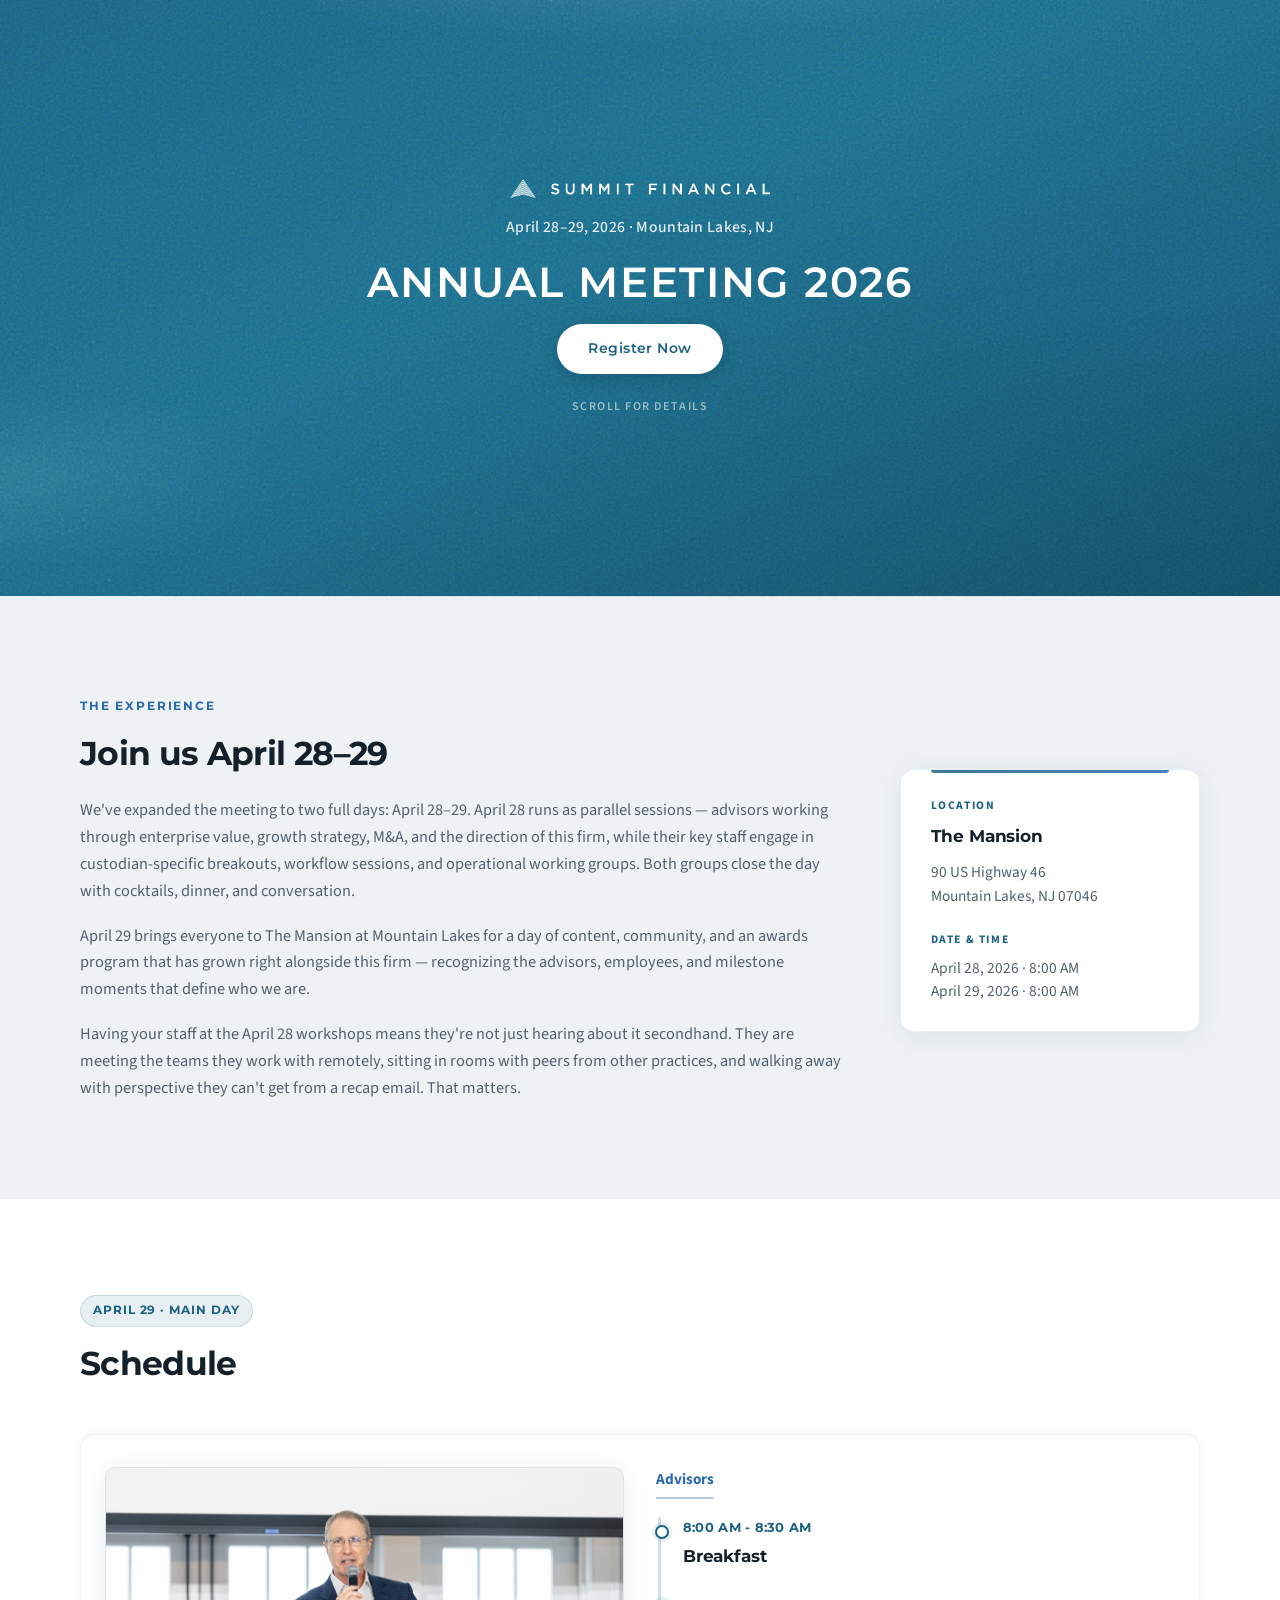
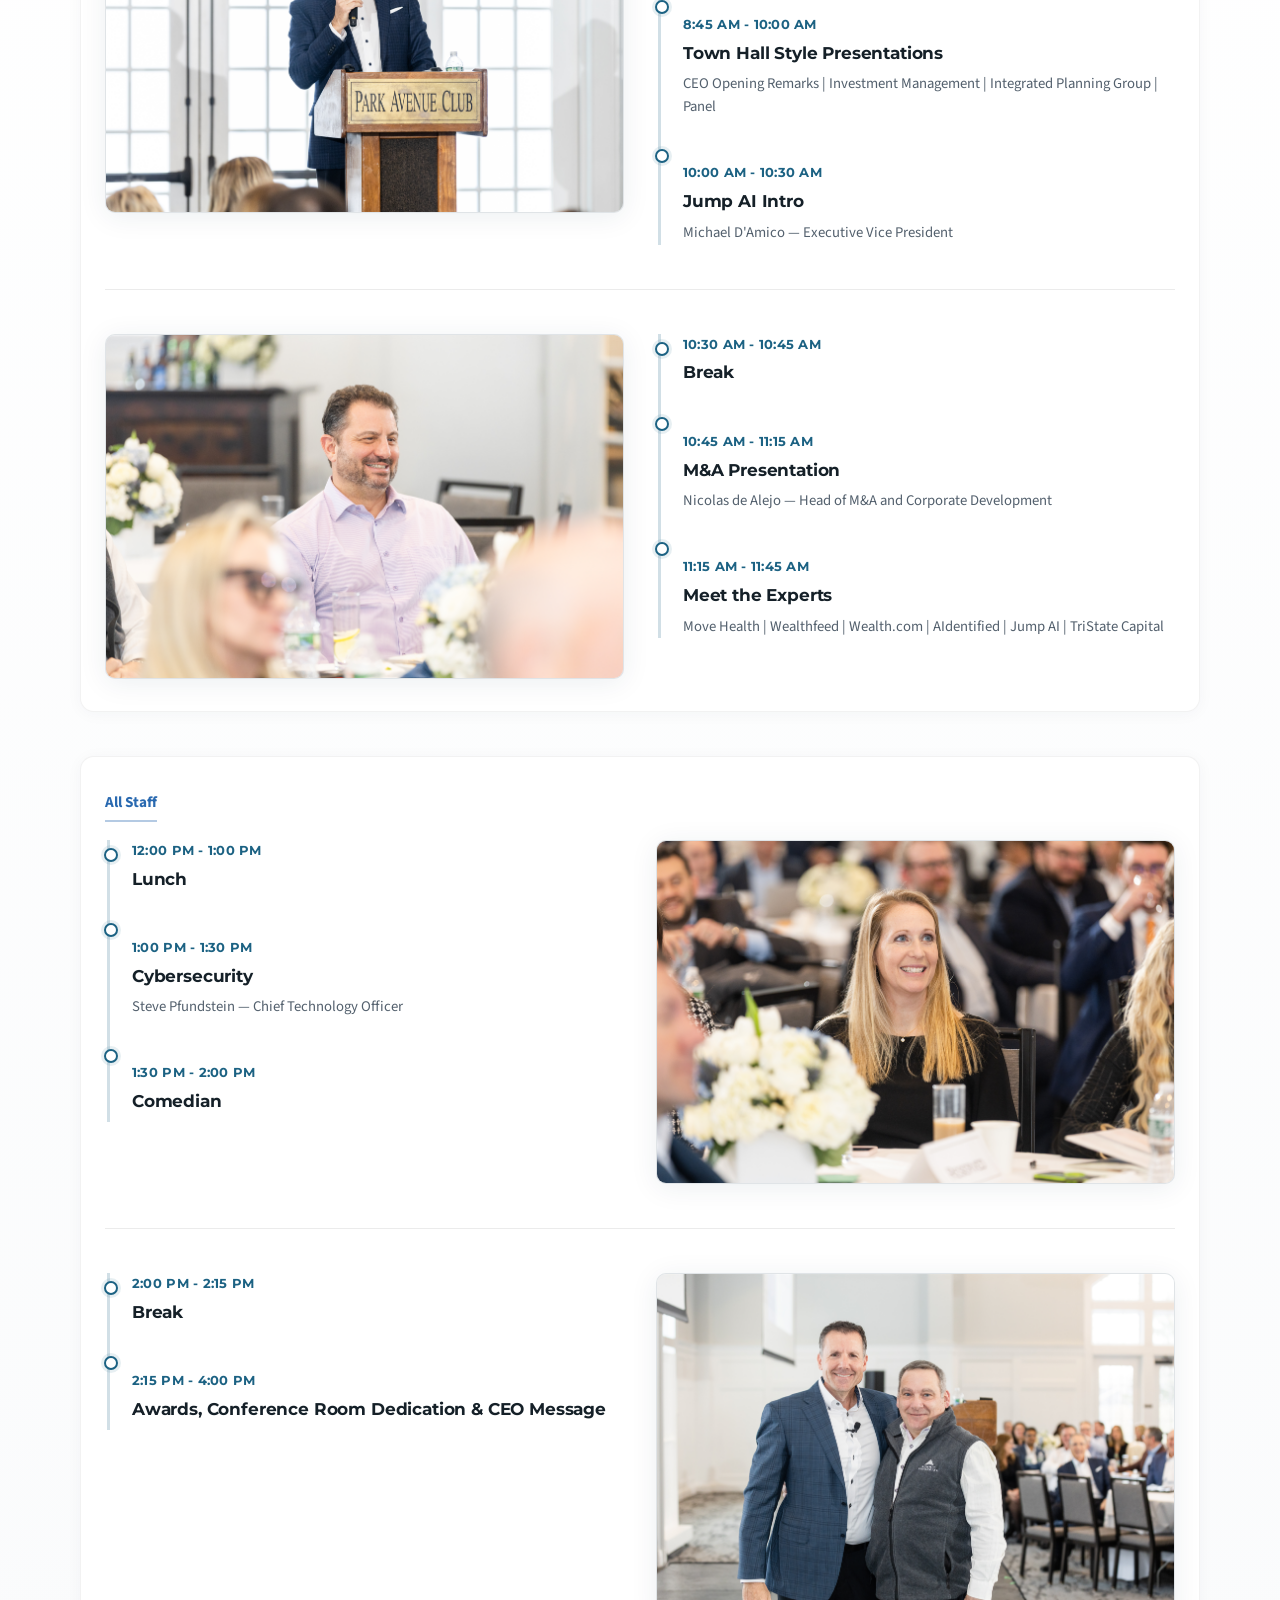
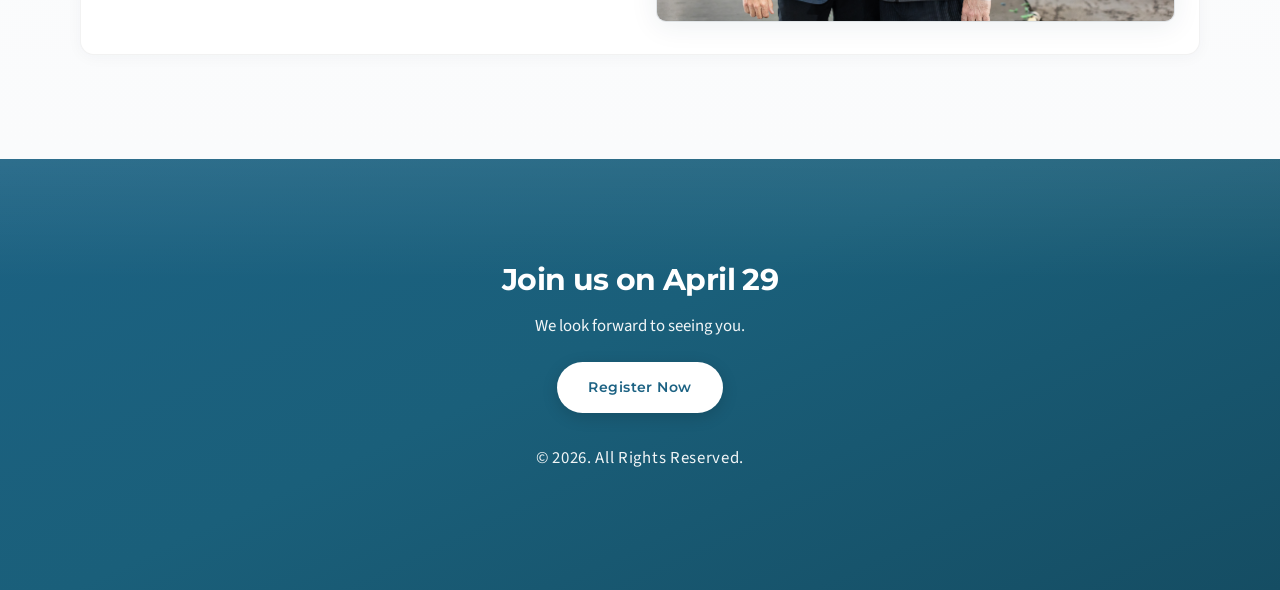
==== commit 22b7474b: "Add files via upload" ====
--- a/alt.html
+++ b/alt.html
@@ -82,102 +82,106 @@
             </div>
           </header>
 
-          <article class="alt-schedule-block">
-            <div class="alt-schedule-block__grid">
-              <figure class="alt-schedule__figure">
-                <img src="assets/1.png" alt="Schedule — morning sessions overview" loading="lazy" />
-              </figure>
-              <div class="alt-schedule-block__stack">
-                <p class="alt-schedule-block__label">Advisors</p>
+          <div class="alt-schedule-group">
+            <article class="alt-schedule-block">
+              <div class="alt-schedule-block__grid">
+                <figure class="alt-schedule__figure">
+                  <img src="assets/1.png" alt="Schedule — morning sessions overview" loading="lazy" />
+                </figure>
+                <div class="alt-schedule-block__stack">
+                  <p class="alt-schedule-block__label">Advisors</p>
+                  <div class="alt-timeline">
+                    <div class="alt-item">
+                      <div class="alt-item__time">8:00 AM - 8:30 AM</div>
+                      <h3 class="alt-item__title">Breakfast</h3>
+                    </div>
+                    <div class="alt-item">
+                      <div class="alt-item__time">8:45 AM - 10:00 AM</div>
+                      <h3 class="alt-item__title">Town Hall Style Presentations</h3>
+                      <p class="alt-item__meta">
+                        CEO Opening Remarks | Investment Management | Integrated Planning Group | Panel
+                      </p>
+                    </div>
+                    <div class="alt-item">
+                      <div class="alt-item__time">10:00 AM - 10:30 AM</div>
+                      <h3 class="alt-item__title">Jump AI Intro</h3>
+                      <p class="alt-item__meta">Michael D'Amico — Executive Vice President</p>
+                    </div>
+                  </div>
+                </div>
+              </div>
+            </article>
+
+            <article class="alt-schedule-block alt-schedule-block--reverse">
+              <div class="alt-schedule-block__grid">
                 <div class="alt-timeline">
                   <div class="alt-item">
-                    <div class="alt-item__time">8:00 AM - 8:30 AM</div>
-                    <h3 class="alt-item__title">Breakfast</h3>
-                  </div>
-                  <div class="alt-item">
-                    <div class="alt-item__time">8:45 AM - 10:00 AM</div>
-                    <h3 class="alt-item__title">Town Hall Style Presentations</h3>
+                    <div class="alt-item__time">10:30 AM - 10:45 AM</div>
+                    <h3 class="alt-item__title">Break</h3>
+                  </div>
+                  <div class="alt-item">
+                    <div class="alt-item__time">10:45 AM - 11:15 AM</div>
+                    <h3 class="alt-item__title">M&amp;A Presentation</h3>
+                    <p class="alt-item__meta">Nicolas de Alejo — Head of M&amp;A and Corporate Development</p>
+                  </div>
+                  <div class="alt-item">
+                    <div class="alt-item__time">11:15 AM - 11:45 AM</div>
+                    <h3 class="alt-item__title">Meet the Experts</h3>
                     <p class="alt-item__meta">
-                      CEO Opening Remarks | Investment Management | Integrated Planning Group | Panel
+                      Move Health | Wealthfeed | Wealth.com | AIdentified | Jump AI | TriState Capital
                     </p>
                   </div>
-                  <div class="alt-item">
-                    <div class="alt-item__time">10:00 AM - 10:30 AM</div>
-                    <h3 class="alt-item__title">Jump AI Intro</h3>
-                    <p class="alt-item__meta">Michael D'Amico — Executive Vice President</p>
-                  </div>
-                </div>
-              </div>
-            </div>
-          </article>
-
-          <article class="alt-schedule-block alt-schedule-block--reverse">
-            <div class="alt-schedule-block__grid">
-              <div class="alt-timeline">
-                <div class="alt-item">
-                  <div class="alt-item__time">10:30 AM - 10:45 AM</div>
-                  <h3 class="alt-item__title">Break</h3>
-                </div>
-                <div class="alt-item">
-                  <div class="alt-item__time">10:45 AM - 11:15 AM</div>
-                  <h3 class="alt-item__title">M&amp;A Presentation</h3>
-                  <p class="alt-item__meta">Nicolas de Alejo — Head of M&amp;A and Corporate Development</p>
-                </div>
-                <div class="alt-item">
-                  <div class="alt-item__time">11:15 AM - 11:45 AM</div>
-                  <h3 class="alt-item__title">Meet the Experts</h3>
-                  <p class="alt-item__meta">
-                    Move Health | Wealthfeed | Wealth.com | AIdentified | Jump AI | TriState Capital
-                  </p>
-                </div>
-              </div>
-              <figure class="alt-schedule__figure">
-                <img src="assets/2.png" alt="Schedule — mid-morning sessions" loading="lazy" />
-              </figure>
-            </div>
-          </article>
-
-          <article class="alt-schedule-block">
-            <p class="alt-schedule-block__label">All Staff</p>
-            <div class="alt-schedule-block__grid">
-              <div class="alt-timeline">
-                <div class="alt-item">
-                  <div class="alt-item__time">12:00 PM - 1:00 PM</div>
-                  <h3 class="alt-item__title">Lunch</h3>
-                </div>
-                <div class="alt-item">
-                  <div class="alt-item__time">1:00 PM - 1:30 PM</div>
-                  <h3 class="alt-item__title">Cybersecurity</h3>
-                  <p class="alt-item__meta">Steve Pfundstein — Chief Technology Officer</p>
-                </div>
-                <div class="alt-item">
-                  <div class="alt-item__time">1:30 PM - 2:00 PM</div>
-                  <h3 class="alt-item__title">Comedian</h3>
-                </div>
-              </div>
-              <figure class="alt-schedule__figure">
-                <img src="assets/3.png" alt="Schedule — lunch and afternoon" loading="lazy" />
-              </figure>
-            </div>
-          </article>
-
-          <article class="alt-schedule-block">
-            <div class="alt-schedule-block__grid">
-              <div class="alt-timeline">
-                <div class="alt-item">
-                  <div class="alt-item__time">2:00 PM - 2:15 PM</div>
-                  <h3 class="alt-item__title">Break</h3>
-                </div>
-                <div class="alt-item">
-                  <div class="alt-item__time">2:15 PM - 4:00 PM</div>
-                  <h3 class="alt-item__title">Awards, Conference Room Dedication &amp; CEO Message</h3>
-                </div>
-              </div>
-              <figure class="alt-schedule__figure">
-                <img src="assets/4.png" alt="Schedule — closing session" loading="lazy" />
-              </figure>
-            </div>
-          </article>
+                </div>
+                <figure class="alt-schedule__figure">
+                  <img src="assets/2.png" alt="Schedule — mid-morning sessions" loading="lazy" />
+                </figure>
+              </div>
+            </article>
+          </div>
+
+          <div class="alt-schedule-group">
+            <article class="alt-schedule-block">
+              <p class="alt-schedule-block__label">All Staff</p>
+              <div class="alt-schedule-block__grid">
+                <div class="alt-timeline">
+                  <div class="alt-item">
+                    <div class="alt-item__time">12:00 PM - 1:00 PM</div>
+                    <h3 class="alt-item__title">Lunch</h3>
+                  </div>
+                  <div class="alt-item">
+                    <div class="alt-item__time">1:00 PM - 1:30 PM</div>
+                    <h3 class="alt-item__title">Cybersecurity</h3>
+                    <p class="alt-item__meta">Steve Pfundstein — Chief Technology Officer</p>
+                  </div>
+                  <div class="alt-item">
+                    <div class="alt-item__time">1:30 PM - 2:00 PM</div>
+                    <h3 class="alt-item__title">Comedian</h3>
+                  </div>
+                </div>
+                <figure class="alt-schedule__figure">
+                  <img src="assets/3.png" alt="Schedule — lunch and afternoon" loading="lazy" />
+                </figure>
+              </div>
+            </article>
+
+            <article class="alt-schedule-block">
+              <div class="alt-schedule-block__grid">
+                <div class="alt-timeline">
+                  <div class="alt-item">
+                    <div class="alt-item__time">2:00 PM - 2:15 PM</div>
+                    <h3 class="alt-item__title">Break</h3>
+                  </div>
+                  <div class="alt-item">
+                    <div class="alt-item__time">2:15 PM - 4:00 PM</div>
+                    <h3 class="alt-item__title">Awards, Conference Room Dedication &amp; CEO Message</h3>
+                  </div>
+                </div>
+                <figure class="alt-schedule__figure">
+                  <img src="assets/4.png" alt="Schedule — closing session" loading="lazy" />
+                </figure>
+              </div>
+            </article>
+          </div>
         </div>
       </section>
     </main>
--- a/css/alt.css
+++ b/css/alt.css
@@ -385,7 +385,8 @@
   border: 1px solid rgba(28, 98, 131, 0.15);
 }
 
-.alt-schedule-block {
+/* Merged schedule: one card outline per pair of rows */
+.alt-schedule-group {
   margin-bottom: 2.75rem;
   padding: 2rem 1.5rem;
   background: var(--alt-surface);
@@ -394,8 +395,23 @@
   box-shadow: 0 2px 16px rgba(15, 45, 72, 0.04);
 }
 
-.alt-schedule-block:last-child {
+.alt-schedule-group:last-child {
   margin-bottom: 0;
+}
+
+.alt-schedule-group .alt-schedule-block {
+  margin: 0;
+  padding: 0;
+  background: transparent;
+  border: none;
+  border-radius: 0;
+  box-shadow: none;
+}
+
+.alt-schedule-group .alt-schedule-block + .alt-schedule-block {
+  margin-top: 2.75rem;
+  padding-top: 2.75rem;
+  border-top: 1px solid rgba(0, 0, 0, 0.08);
 }
 
 .alt-schedule-block__label {
@@ -427,11 +443,11 @@
 }
 
 @media (max-width: 767px) {
-  .alt-schedule-block:first-of-type .alt-schedule-block__stack {
+  .alt-schedule-group:first-of-type > .alt-schedule-block:first-child .alt-schedule-block__stack {
     order: 1;
   }
 
-  .alt-schedule-block:first-of-type .alt-schedule__figure {
+  .alt-schedule-group:first-of-type > .alt-schedule-block:first-child .alt-schedule__figure {
     order: 2;
   }
 }
